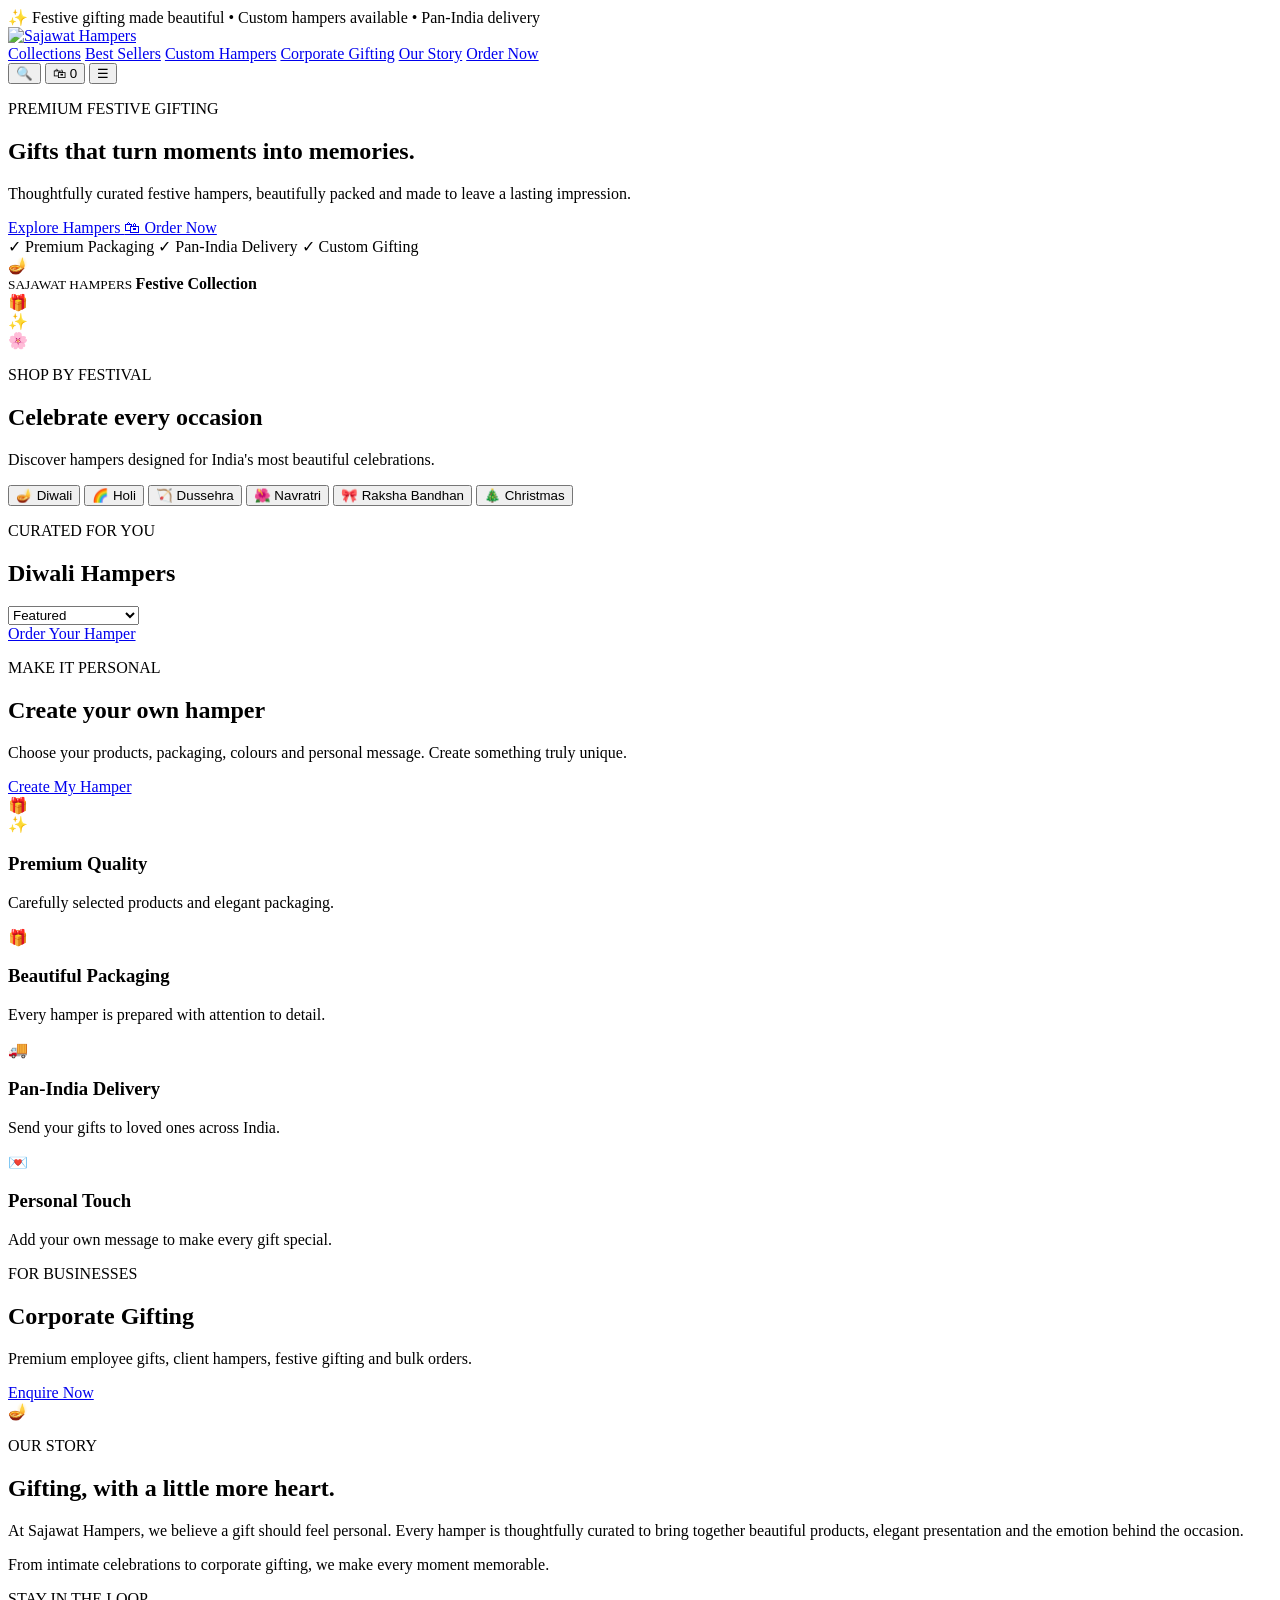
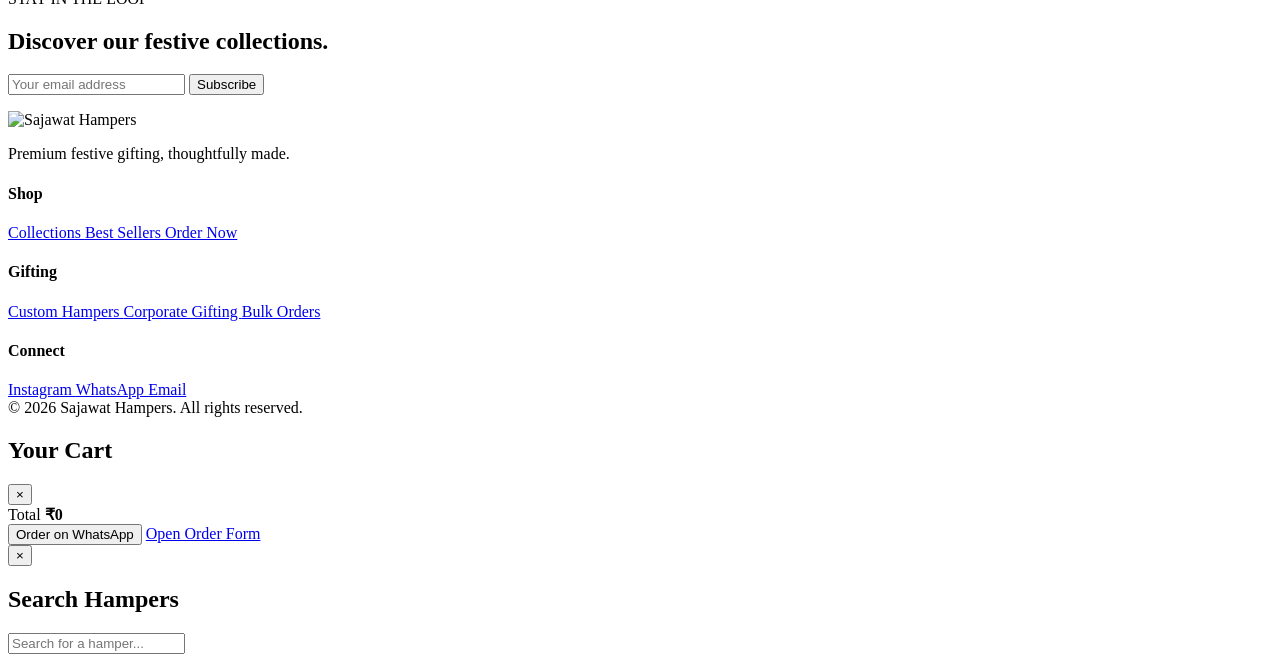
==== index.html @ 8399a5a7 "Create index.html" ====
<!DOCTYPE html>
<html lang="en">

<head>
    <meta charset="UTF-8">
    <meta name="viewport" content="width=device-width, initial-scale=1.0">

    <title>Sajawat Hampers | Premium Festive Gifting</title>

    <meta
        name="description"
        content="Premium festive hampers for Diwali, Holi, Dussehra, Navratri, Raksha Bandhan and Christmas. Custom and corporate gifting available."
    >

    <link rel="preconnect" href="https://fonts.googleapis.com">
    <link rel="preconnect" href="https://fonts.gstatic.com" crossorigin>

    <link
        href="https://fonts.googleapis.com/css2?family=DM+Sans:wght@400;500;600;700&family=Playfair+Display:wght@500;600;700&display=swap"
        rel="stylesheet"
    >

    <link rel="stylesheet" href="style.css">
</head>

<body>

    <!-- ==============================
         ANNOUNCEMENT
    =============================== -->

    <div class="announcement">
        ✨ Festive gifting made beautiful
        <span>•</span>
        Custom hampers available
        <span>•</span>
        Pan-India delivery
    </div>


    <!-- ==============================
         HEADER
    =============================== -->

    <header class="header">

        <div class="container nav-container">

            <a href="index.html" class="logo-link">
                <img
                    src="assets/logo.png"
                    alt="Sajawat Hampers"
                    class="logo"
                >
            </a>

            <nav class="nav" id="mainNav">

                <a href="#collections">Collections</a>

                <a href="#bestsellers">Best Sellers</a>

                <a href="#custom">Custom Hampers</a>

                <a href="#corporate">Corporate Gifting</a>

                <a href="#story">Our Story</a>

                <a href="order.html" class="nav-order">
                    Order Now
                </a>

            </nav>


            <div class="header-actions">

                <button
                    class="icon-btn"
                    id="searchBtn"
                    aria-label="Search"
                >
                    🔍
                </button>

                <button
                    class="cart-button"
                    id="cartBtn"
                >
                    🛍
                    <span id="cartCount">0</span>
                </button>

                <button
                    class="menu-btn"
                    id="menuBtn"
                    aria-label="Menu"
                >
                    ☰
                </button>

            </div>

        </div>

    </header>


    <!-- ==============================
         HERO
    =============================== -->

    <main>

        <section class="hero">

            <div class="container hero-grid">

                <div class="hero-content">

                    <p class="eyebrow">
                        PREMIUM FESTIVE GIFTING
                    </p>

                    <h1>
                        Gifts that turn
                        <span>moments</span>
                        into memories.
                    </h1>

                    <p class="hero-text">
                        Thoughtfully curated festive hampers,
                        beautifully packed and made to leave
                        a lasting impression.
                    </p>


                    <div class="hero-buttons">

                        <a
                            href="#collections"
                            class="btn btn-primary"
                        >
                            Explore Hampers
                        </a>

                        <a
                            href="order.html"
                            class="btn btn-outline"
                        >
                            🛍 Order Now
                        </a>

                    </div>


                    <div class="trust-row">

                        <span>✓ Premium Packaging</span>

                        <span>✓ Pan-India Delivery</span>

                        <span>✓ Custom Gifting</span>

                    </div>

                </div>


                <div class="hero-art">

                    <div class="hero-card">

                        <div class="hero-icon">
                            🪔
                        </div>

                        <div>
                            <small>
                                SAJAWAT HAMPERS
                            </small>

                            <strong>
                                Festive Collection
                            </strong>
                        </div>

                    </div>


                    <div class="floating-gift gift-one">
                        🎁
                    </div>

                    <div class="floating-gift gift-two">
                        ✨
                    </div>

                    <div class="floating-gift gift-three">
                        🌸
                    </div>

                </div>

            </div>

        </section>


        <!-- ==============================
             FESTIVALS
        =============================== -->

        <section class="festivals" id="collections">

            <div class="container">

                <div class="section-heading">

                    <p class="eyebrow">
                        SHOP BY FESTIVAL
                    </p>

                    <h2>
                        Celebrate every occasion
                    </h2>

                    <p>
                        Discover hampers designed for
                        India's most beautiful celebrations.
                    </p>

                </div>


                <div class="festival-tabs">

                    <button
                        class="festival-tab active"
                        data-festival="Diwali"
                    >
                        🪔 Diwali
                    </button>

                    <button
                        class="festival-tab"
                        data-festival="Holi"
                    >
                        🌈 Holi
                    </button>

                    <button
                        class="festival-tab"
                        data-festival="Dussehra"
                    >
                        🏹 Dussehra
                    </button>

                    <button
                        class="festival-tab"
                        data-festival="Navratri"
                    >
                        🌺 Navratri
                    </button>

                    <button
                        class="festival-tab"
                        data-festival="Raksha Bandhan"
                    >
                        🎀 Raksha Bandhan
                    </button>

                    <button
                        class="festival-tab"
                        data-festival="Christmas"
                    >
                        🎄 Christmas
                    </button>

                </div>

            </div>

        </section>


        <!-- ==============================
             PRODUCTS
        =============================== -->

        <section class="products-section" id="bestsellers">

            <div class="container">

                <div class="products-top">

                    <div>

                        <p class="eyebrow">
                            CURATED FOR YOU
                        </p>

                        <h2 id="productHeading">
                            Diwali Hampers
                        </h2>

                    </div>


                    <select id="sortProducts">

                        <option value="featured">
                            Featured
                        </option>

                        <option value="low">
                            Price: Low to High
                        </option>

                        <option value="high">
                            Price: High to Low
                        </option>

                    </select>

                </div>


                <div
                    class="product-grid"
                    id="productGrid"
                ></div>


                <div class="view-all">

                    <a
                        href="order.html"
                        class="btn btn-primary"
                    >
                        Order Your Hamper
                    </a>

                </div>

            </div>

        </section>


        <!-- ==============================
             CUSTOM
        =============================== -->

        <section class="custom-section" id="custom">

            <div class="container">

                <div class="custom-box">

                    <div>

                        <p class="eyebrow">
                            MAKE IT PERSONAL
                        </p>

                        <h2>
                            Create your own hamper
                        </h2>

                        <p>
                            Choose your products, packaging,
                            colours and personal message.
                            Create something truly unique.
                        </p>

                        <a
                            href="order.html?custom=true"
                            class="btn btn-light"
                        >
                            Create My Hamper
                        </a>

                    </div>

                    <div class="custom-art">
                        🎁
                    </div>

                </div>

            </div>

        </section>


        <!-- ==============================
             FEATURES
        =============================== -->

        <section class="features">

            <div class="container feature-grid">

                <div class="feature">

                    <div class="feature-icon">
                        ✨
                    </div>

                    <h3>
                        Premium Quality
                    </h3>

                    <p>
                        Carefully selected products
                        and elegant packaging.
                    </p>

                </div>


                <div class="feature">

                    <div class="feature-icon">
                        🎁
                    </div>

                    <h3>
                        Beautiful Packaging
                    </h3>

                    <p>
                        Every hamper is prepared
                        with attention to detail.
                    </p>

                </div>


                <div class="feature">

                    <div class="feature-icon">
                        🚚
                    </div>

                    <h3>
                        Pan-India Delivery
                    </h3>

                    <p>
                        Send your gifts to loved ones
                        across India.
                    </p>

                </div>


                <div class="feature">

                    <div class="feature-icon">
                        💌
                    </div>

                    <h3>
                        Personal Touch
                    </h3>

                    <p>
                        Add your own message to
                        make every gift special.
                    </p>

                </div>

            </div>

        </section>


        <!-- ==============================
             CORPORATE
        =============================== -->

        <section class="corporate" id="corporate">

            <div class="container">

                <div class="corporate-box">

                    <p class="eyebrow">
                        FOR BUSINESSES
                    </p>

                    <h2>
                        Corporate Gifting
                    </h2>

                    <p>
                        Premium employee gifts, client hampers,
                        festive gifting and bulk orders.
                    </p>

                    <a
                        href="order.html?corporate=true"
                        class="btn btn-primary"
                    >
                        Enquire Now
                    </a>

                </div>

            </div>

        </section>


        <!-- ==============================
             STORY
        =============================== -->

        <section class="story" id="story">

            <div class="container story-grid">

                <div class="story-art">
                    🪔
                </div>

                <div>

                    <p class="eyebrow">
                        OUR STORY
                    </p>

                    <h2>
                        Gifting, with a little more heart.
                    </h2>

                    <p>
                        At Sajawat Hampers, we believe a gift
                        should feel personal. Every hamper is
                        thoughtfully curated to bring together
                        beautiful products, elegant presentation
                        and the emotion behind the occasion.
                    </p>

                    <p>
                        From intimate celebrations to corporate
                        gifting, we make every moment memorable.
                    </p>

                </div>

            </div>

        </section>


        <!-- ==============================
             NEWSLETTER
        =============================== -->

        <section class="newsletter">

            <div class="container">

                <div class="newsletter-box">

                    <p class="eyebrow">
                        STAY IN THE LOOP
                    </p>

                    <h2>
                        Discover our festive collections.
                    </h2>

                    <form id="newsletterForm">

                        <input
                            type="email"
                            id="newsletterEmail"
                            placeholder="Your email address"
                            required
                        >

                        <button
                            type="submit"
                            class="btn btn-primary"
                        >
                            Subscribe
                        </button>

                    </form>

                    <p id="newsletterMessage"></p>

                </div>

            </div>

        </section>

    </main>


    <!-- ==============================
         FOOTER
    =============================== -->

    <footer class="footer">

        <div class="container footer-grid">

            <div>

                <img
                    src="assets/logo.png"
                    alt="Sajawat Hampers"
                    class="footer-logo"
                >

                <p>
                    Premium festive gifting,
                    thoughtfully made.
                </p>

            </div>


            <div>

                <h4>
                    Shop
                </h4>

                <a href="#collections">
                    Collections
                </a>

                <a href="#bestsellers">
                    Best Sellers
                </a>

                <a href="order.html">
                    Order Now
                </a>

            </div>


            <div>

                <h4>
                    Gifting
                </h4>

                <a href="#custom">
                    Custom Hampers
                </a>

                <a href="#corporate">
                    Corporate Gifting
                </a>

                <a href="order.html">
                    Bulk Orders
                </a>

            </div>


            <div>

                <h4>
                    Connect
                </h4>

                <a
                    href="https://instagram.com/sajawat.hampers"
                    target="_blank"
                    rel="noopener"
                >
                    Instagram
                </a>

                <a href="order.html">
                    WhatsApp
                </a>

                <a href="mailto:hello@sajawathampers.com">
                    Email
                </a>

            </div>

        </div>


        <div class="footer-bottom">

            © 2026 Sajawat Hampers.
            All rights reserved.

        </div>

    </footer>


    <!-- ==============================
         CART DRAWER
    =============================== -->

    <div
        class="overlay"
        id="overlay"
    ></div>


    <aside
        class="cart-drawer"
        id="cartDrawer"
    >

        <div class="drawer-header">

            <h2>
                Your Cart
            </h2>

            <button
                id="closeCart"
                class="close-btn"
            >
                ×
            </button>

        </div>


        <div
            class="cart-items"
            id="cartItems"
        ></div>


        <div class="cart-footer">

            <div class="cart-total">

                <span>
                    Total
                </span>

                <strong id="cartTotal">
                    ₹0
                </strong>

            </div>


            <button
                id="cartCheckout"
                class="btn btn-primary full-btn"
            >
                Order on WhatsApp
            </button>

            <a
                href="order.html"
                class="btn btn-outline full-btn"
            >
                Open Order Form
            </a>

        </div>

    </aside>


    <!-- ==============================
         SEARCH
    =============================== -->

    <div
        class="search-modal"
        id="searchModal"
    >

        <div class="search-box">

            <button
                class="close-btn"
                id="closeSearch"
            >
                ×
            </button>

            <h2>
                Search Hampers
            </h2>

            <input
                type="text"
                id="searchInput"
                placeholder="Search for a hamper..."
            >

            <div id="searchResults"></div>

        </div>

    </div>


    <script src="script.js"></script>

</body>

</html>
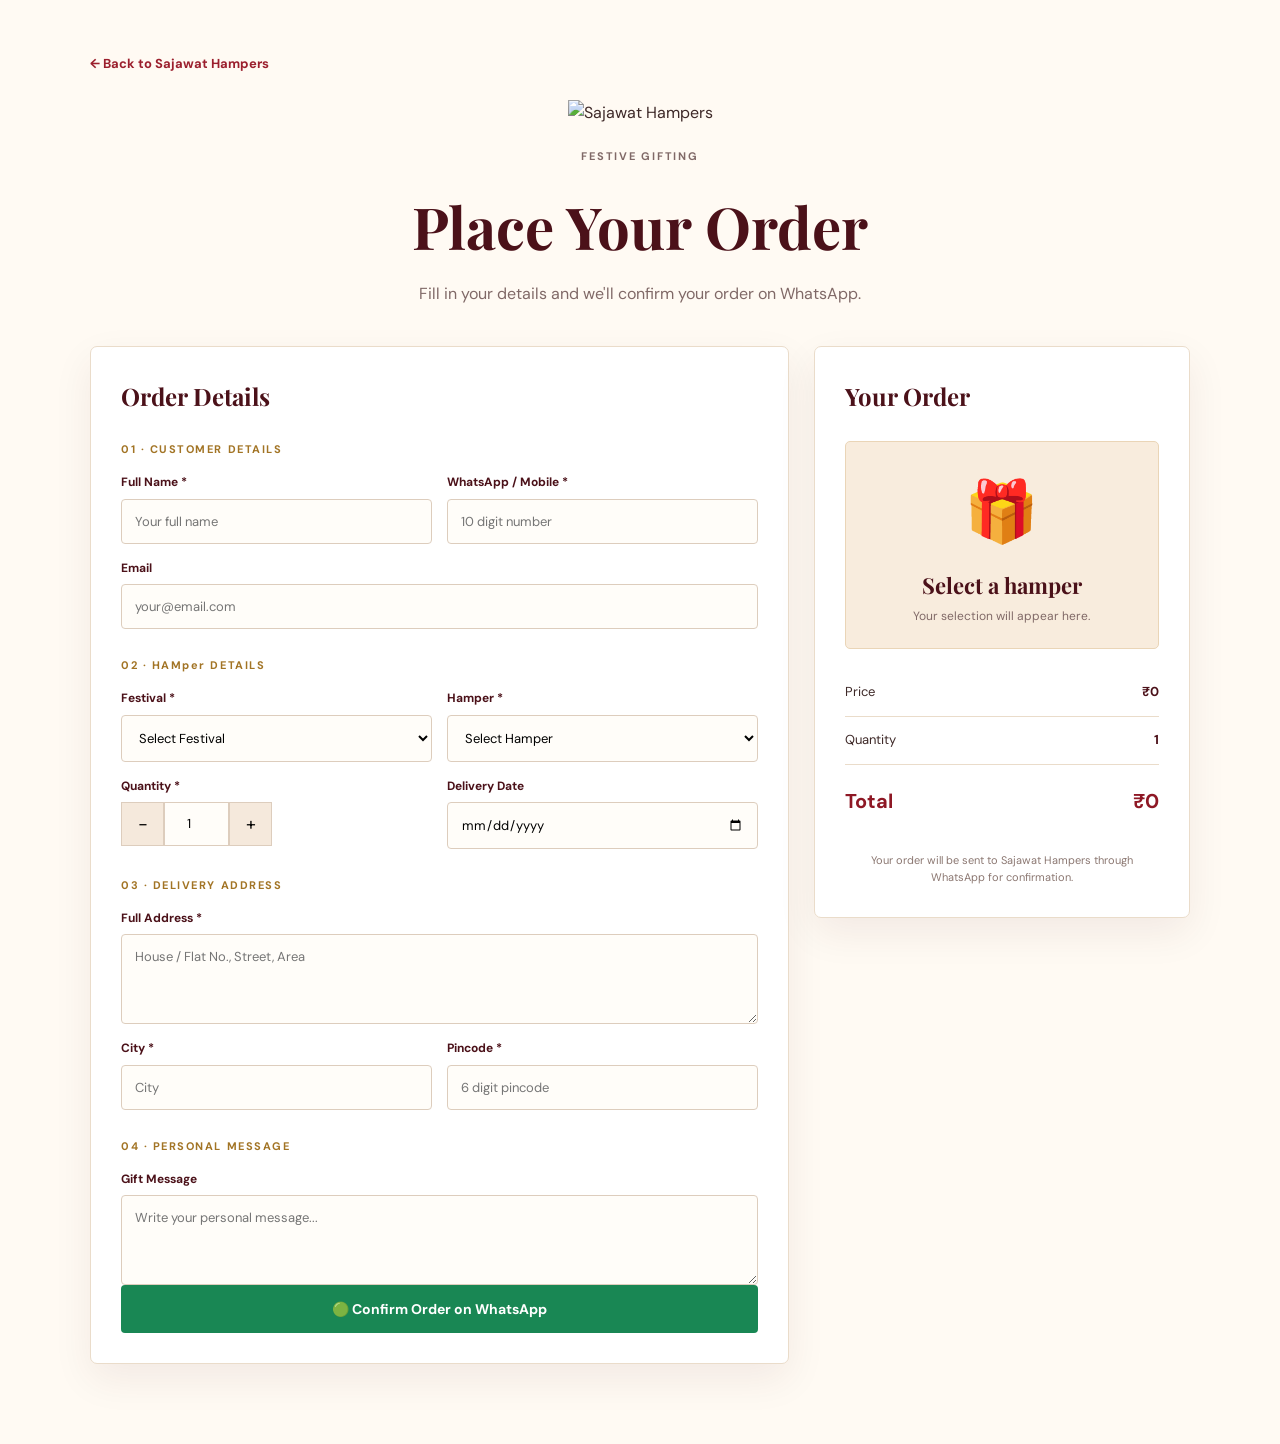
==== commit 09c5fb8c: "Update index.html" ====
--- a/index.html
+++ b/index.html
@@ -2,818 +2,1462 @@
 <html lang="en">
 
 <head>
+
     <meta charset="UTF-8">
-    <meta name="viewport" content="width=device-width, initial-scale=1.0">
-
-    <title>Sajawat Hampers | Premium Festive Gifting</title>
 
     <meta
-        name="description"
-        content="Premium festive hampers for Diwali, Holi, Dussehra, Navratri, Raksha Bandhan and Christmas. Custom and corporate gifting available."
+        name="viewport"
+        content="width=device-width, initial-scale=1.0"
     >
 
-    <link rel="preconnect" href="https://fonts.googleapis.com">
-    <link rel="preconnect" href="https://fonts.gstatic.com" crossorigin>
+    <title>
+        Order Now | Sajawat Hampers
+    </title>
+
+    <link
+        rel="preconnect"
+        href="https://fonts.googleapis.com"
+    >
+
+    <link
+        rel="preconnect"
+        href="https://fonts.gstatic.com"
+        crossorigin
+    >
 
     <link
         href="https://fonts.googleapis.com/css2?family=DM+Sans:wght@400;500;600;700&family=Playfair+Display:wght@500;600;700&display=swap"
         rel="stylesheet"
     >
 
-    <link rel="stylesheet" href="style.css">
+    <link
+        rel="stylesheet"
+        href="style.css"
+    >
+
+    <style>
+
+        .order-page {
+            min-height: 100vh;
+            padding: 50px 0 80px;
+            background: #fffaf3;
+        }
+
+        .order-wrapper {
+            width: min(1100px, 92%);
+            margin: auto;
+        }
+
+        .back-link {
+            display: inline-block;
+            margin-bottom: 25px;
+            color: #9b1f2d;
+            font-size: 13px;
+            font-weight: 700;
+        }
+
+        .order-header {
+            text-align: center;
+            margin-bottom: 40px;
+        }
+
+        .order-logo {
+            width: 150px;
+            max-height: 70px;
+            object-fit: contain;
+            margin-bottom: 15px;
+        }
+
+        .order-header h1 {
+            font-family: "Playfair Display", serif;
+            font-size: clamp(38px, 5vw, 58px);
+            color: #4b1119;
+        }
+
+        .order-header p {
+            color: #806967;
+            margin-top: 8px;
+        }
+
+        .order-layout {
+            display: grid;
+            grid-template-columns: 1.3fr .7fr;
+            gap: 25px;
+            align-items: start;
+        }
+
+        .order-card {
+            background: #fff;
+            border: 1px solid #eadcca;
+            padding: 30px;
+            border-radius: 7px;
+            box-shadow: 0 15px 40px #4b111912;
+        }
+
+        .order-card h2 {
+            font-family: "Playfair Display", serif;
+            color: #4b1119;
+            margin-bottom: 25px;
+        }
+
+        .section-title {
+            color: #a27425;
+            font-size: 11px;
+            font-weight: 700;
+            letter-spacing: .14em;
+            margin: 28px 0 15px;
+        }
+
+        .section-title:first-child {
+            margin-top: 0;
+        }
+
+        .form-grid {
+            display: grid;
+            grid-template-columns: 1fr 1fr;
+            gap: 15px;
+        }
+
+        .form-group {
+            display: flex;
+            flex-direction: column;
+            gap: 6px;
+        }
+
+        .full {
+            grid-column: 1 / -1;
+        }
+
+        label {
+            color: #4b1119;
+            font-size: 12px;
+            font-weight: 700;
+        }
+
+        input,
+        select,
+        textarea {
+            width: 100%;
+            border: 1px solid #ddcdbd;
+            background: #fffdf9;
+            border-radius: 4px;
+            padding: 13px;
+            outline: none;
+            font-size: 13px;
+        }
+
+        textarea {
+            min-height: 90px;
+            resize: vertical;
+        }
+
+        input:focus,
+        select:focus,
+        textarea:focus {
+            border-color: #9b1f2d;
+        }
+
+        .summary {
+            position: sticky;
+            top: 105px;
+        }
+
+        .summary-product {
+            background: #f8ecdd;
+            border: 1px solid #ead5b7;
+            padding: 22px;
+            border-radius: 5px;
+            text-align: center;
+            margin-bottom: 20px;
+        }
+
+        .summary-icon {
+            font-size: 60px;
+            margin-bottom: 8px;
+        }
+
+        .summary-product h3 {
+            font-family: "Playfair Display", serif;
+            color: #4b1119;
+            font-size: 22px;
+        }
+
+        .summary-product p {
+            color: #806967;
+            font-size: 12px;
+            margin-top: 4px;
+        }
+
+        .summary-row {
+            display: flex;
+            justify-content: space-between;
+            gap: 15px;
+            border-bottom: 1px solid #eadcca;
+            padding: 13px 0;
+            font-size: 13px;
+        }
+
+        .summary-row strong {
+            color: #4b1119;
+        }
+
+        .summary-total {
+            display: flex;
+            justify-content: space-between;
+            padding: 20px 0;
+            color: #8e1825;
+            font-size: 20px;
+            font-weight: 700;
+        }
+
+        .whatsapp-order {
+            width: 100%;
+            border: 0;
+            background: #198754;
+            color: white;
+            padding: 15px;
+            border-radius: 4px;
+            font-weight: 700;
+            font-size: 14px;
+        }
+
+        .whatsapp-order:hover {
+            background: #157347;
+        }
+
+        .order-note {
+            text-align: center;
+            color: #8b7771;
+            font-size: 11px;
+            margin-top: 15px;
+        }
+
+        .quantity-box {
+            display: flex;
+            align-items: center;
+        }
+
+        .quantity-box button {
+            width: 43px;
+            height: 44px;
+            border: 1px solid #ddcdbd;
+            background: #f5e9dc;
+            font-size: 18px;
+        }
+
+        .quantity-box input {
+            width: 65px;
+            height: 44px;
+            text-align: center;
+            border-radius: 0;
+        }
+
+        .success-box {
+            display: none;
+            margin-top: 15px;
+            padding: 12px;
+            background: #e9f7ef;
+            color: #176b39;
+            border: 1px solid #b9e3ca;
+            border-radius: 4px;
+            font-size: 12px;
+        }
+
+        @media (max-width: 800px) {
+
+            .order-layout {
+                grid-template-columns: 1fr;
+            }
+
+            .summary {
+                position: static;
+            }
+
+        }
+
+        @media (max-width: 550px) {
+
+            .form-grid {
+                grid-template-columns: 1fr;
+            }
+
+            .full {
+                grid-column: auto;
+            }
+
+            .order-card {
+                padding: 20px;
+            }
+
+        }
+
+    </style>
+
 </head>
 
+
 <body>
 
-    <!-- ==============================
-         ANNOUNCEMENT
-    =============================== -->
-
-    <div class="announcement">
-        ✨ Festive gifting made beautiful
-        <span>•</span>
-        Custom hampers available
-        <span>•</span>
-        Pan-India delivery
-    </div>
-
-
-    <!-- ==============================
-         HEADER
-    =============================== -->
-
-    <header class="header">
-
-        <div class="container nav-container">
-
-            <a href="index.html" class="logo-link">
-                <img
-                    src="assets/logo.png"
-                    alt="Sajawat Hampers"
-                    class="logo"
-                >
-            </a>
-
-            <nav class="nav" id="mainNav">
-
-                <a href="#collections">Collections</a>
-
-                <a href="#bestsellers">Best Sellers</a>
-
-                <a href="#custom">Custom Hampers</a>
-
-                <a href="#corporate">Corporate Gifting</a>
-
-                <a href="#story">Our Story</a>
-
-                <a href="order.html" class="nav-order">
-                    Order Now
-                </a>
-
-            </nav>
-
-
-            <div class="header-actions">
-
-                <button
-                    class="icon-btn"
-                    id="searchBtn"
-                    aria-label="Search"
-                >
-                    🔍
-                </button>
-
-                <button
-                    class="cart-button"
-                    id="cartBtn"
-                >
-                    🛍
-                    <span id="cartCount">0</span>
-                </button>
-
-                <button
-                    class="menu-btn"
-                    id="menuBtn"
-                    aria-label="Menu"
-                >
-                    ☰
-                </button>
+<div class="order-page">
+
+    <div class="order-wrapper">
+
+        <a
+            href="index.html"
+            class="back-link"
+        >
+            ← Back to Sajawat Hampers
+        </a>
+
+
+        <div class="order-header">
+
+            <img
+                src="assets/logo.png"
+                alt="Sajawat Hampers"
+                class="order-logo"
+            >
+
+            <p class="eyebrow">
+                FESTIVE GIFTING
+            </p>
+
+            <h1>
+                Place Your Order
+            </h1>
+
+            <p>
+                Fill in your details and we'll
+                confirm your order on WhatsApp.
+            </p>
+
+        </div>
+
+
+        <div class="order-layout">
+
+
+            <!-- =================================
+                 FORM
+            ================================== -->
+
+            <div class="order-card">
+
+                <h2>
+                    Order Details
+                </h2>
+
+
+                <form id="orderForm">
+
+
+                    <div class="section-title">
+                        01 · CUSTOMER DETAILS
+                    </div>
+
+
+                    <div class="form-grid">
+
+                        <div class="form-group">
+
+                            <label>
+                                Full Name *
+                            </label>
+
+                            <input
+                                type="text"
+                                id="customerName"
+                                placeholder="Your full name"
+                                required
+                            >
+
+                        </div>
+
+
+                        <div class="form-group">
+
+                            <label>
+                                WhatsApp / Mobile *
+                            </label>
+
+                            <input
+                                type="tel"
+                                id="customerPhone"
+                                placeholder="10 digit number"
+                                pattern="[0-9]{10}"
+                                maxlength="10"
+                                required
+                            >
+
+                        </div>
+
+
+                        <div class="form-group full">
+
+                            <label>
+                                Email
+                            </label>
+
+                            <input
+                                type="email"
+                                id="customerEmail"
+                                placeholder="your@email.com"
+                            >
+
+                        </div>
+
+                    </div>
+
+
+                    <div class="section-title">
+                        02 · HAMper DETAILS
+                    </div>
+
+
+                    <div class="form-grid">
+
+                        <div class="form-group">
+
+                            <label>
+                                Festival *
+                            </label>
+
+                            <select
+                                id="festival"
+                                required
+                            >
+
+                                <option value="">
+                                    Select Festival
+                                </option>
+
+                                <option value="Diwali">
+                                    Diwali
+                                </option>
+
+                                <option value="Holi">
+                                    Holi
+                                </option>
+
+                                <option value="Dussehra">
+                                    Dussehra
+                                </option>
+
+                                <option value="Navratri">
+                                    Navratri
+                                </option>
+
+                                <option value="Raksha Bandhan">
+                                    Raksha Bandhan
+                                </option>
+
+                                <option value="Christmas">
+                                    Christmas
+                                </option>
+
+                                <option value="Custom Hamper">
+                                    Custom Hamper
+                                </option>
+
+                            </select>
+
+                        </div>
+
+
+                        <div class="form-group">
+
+                            <label>
+                                Hamper *
+                            </label>
+
+                            <select
+                                id="hamper"
+                                required
+                            >
+
+                                <option value="">
+                                    Select Hamper
+                                </option>
+
+                            </select>
+
+                        </div>
+
+
+                        <div class="form-group">
+
+                            <label>
+                                Quantity *
+                            </label>
+
+                            <div class="quantity-box">
+
+                                <button
+                                    type="button"
+                                    id="minus"
+                                >
+                                    −
+                                </button>
+
+                                <input
+                                    type="number"
+                                    id="quantity"
+                                    value="1"
+                                    min="1"
+                                    max="100"
+                                    readonly
+                                >
+
+                                <button
+                                    type="button"
+                                    id="plus"
+                                >
+                                    +
+                                </button>
+
+                            </div>
+
+                        </div>
+
+
+                        <div class="form-group">
+
+                            <label>
+                                Delivery Date
+                            </label>
+
+                            <input
+                                type="date"
+                                id="deliveryDate"
+                            >
+
+                        </div>
+
+                    </div>
+
+
+                    <div class="section-title">
+                        03 · DELIVERY ADDRESS
+                    </div>
+
+
+                    <div class="form-grid">
+
+                        <div class="form-group full">
+
+                            <label>
+                                Full Address *
+                            </label>
+
+                            <textarea
+                                id="address"
+                                placeholder="House / Flat No., Street, Area"
+                                required
+                            ></textarea>
+
+                        </div>
+
+
+                        <div class="form-group">
+
+                            <label>
+                                City *
+                            </label>
+
+                            <input
+                                type="text"
+                                id="city"
+                                placeholder="City"
+                                required
+                            >
+
+                        </div>
+
+
+                        <div class="form-group">
+
+                            <label>
+                                Pincode *
+                            </label>
+
+                            <input
+                                type="text"
+                                id="pincode"
+                                placeholder="6 digit pincode"
+                                pattern="[0-9]{6}"
+                                maxlength="6"
+                                required
+                            >
+
+                        </div>
+
+                    </div>
+
+
+                    <div class="section-title">
+                        04 · PERSONAL MESSAGE
+                    </div>
+
+
+                    <div class="form-group">
+
+                        <label>
+                            Gift Message
+                        </label>
+
+                        <textarea
+                            id="giftMessage"
+                            placeholder="Write your personal message..."
+                        ></textarea>
+
+                    </div>
+
+
+                    <button
+                        type="submit"
+                        class="whatsapp-order"
+                    >
+                        🟢 Confirm Order on WhatsApp
+                    </button>
+
+
+                    <div
+                        class="success-box"
+                        id="successBox"
+                    >
+                        Opening WhatsApp with your
+                        complete order details...
+                    </div>
+
+                </form>
 
             </div>
 
-        </div>
-
-    </header>
-
-
-    <!-- ==============================
-         HERO
-    =============================== -->
-
-    <main>
-
-        <section class="hero">
-
-            <div class="container hero-grid">
-
-                <div class="hero-content">
-
-                    <p class="eyebrow">
-                        PREMIUM FESTIVE GIFTING
-                    </p>
-
-                    <h1>
-                        Gifts that turn
-                        <span>moments</span>
-                        into memories.
-                    </h1>
-
-                    <p class="hero-text">
-                        Thoughtfully curated festive hampers,
-                        beautifully packed and made to leave
-                        a lasting impression.
-                    </p>
-
-
-                    <div class="hero-buttons">
-
-                        <a
-                            href="#collections"
-                            class="btn btn-primary"
-                        >
-                            Explore Hampers
-                        </a>
-
-                        <a
-                            href="order.html"
-                            class="btn btn-outline"
-                        >
-                            🛍 Order Now
-                        </a>
-
-                    </div>
-
-
-                    <div class="trust-row">
-
-                        <span>✓ Premium Packaging</span>
-
-                        <span>✓ Pan-India Delivery</span>
-
-                        <span>✓ Custom Gifting</span>
-
-                    </div>
-
-                </div>
-
-
-                <div class="hero-art">
-
-                    <div class="hero-card">
-
-                        <div class="hero-icon">
-                            🪔
-                        </div>
-
-                        <div>
-                            <small>
-                                SAJAWAT HAMPERS
-                            </small>
-
-                            <strong>
-                                Festive Collection
-                            </strong>
-                        </div>
-
-                    </div>
-
-
-                    <div class="floating-gift gift-one">
+
+            <!-- =================================
+                 SUMMARY
+            ================================== -->
+
+            <div class="order-card summary">
+
+                <h2>
+                    Your Order
+                </h2>
+
+
+                <div class="summary-product">
+
+                    <div
+                        class="summary-icon"
+                        id="summaryIcon"
+                    >
                         🎁
                     </div>
 
-                    <div class="floating-gift gift-two">
-                        ✨
-                    </div>
-
-                    <div class="floating-gift gift-three">
-                        🌸
-                    </div>
+                    <h3 id="summaryName">
+                        Select a hamper
+                    </h3>
+
+                    <p id="summaryFestival">
+                        Your selection will appear here.
+                    </p>
 
                 </div>
 
+
+                <div class="summary-row">
+
+                    <span>
+                        Price
+                    </span>
+
+                    <strong id="summaryPrice">
+                        ₹0
+                    </strong>
+
+                </div>
+
+
+                <div class="summary-row">
+
+                    <span>
+                        Quantity
+                    </span>
+
+                    <strong id="summaryQuantity">
+                        1
+                    </strong>
+
+                </div>
+
+
+                <div class="summary-total">
+
+                    <span>
+                        Total
+                    </span>
+
+                    <strong id="summaryTotal">
+                        ₹0
+                    </strong>
+
+                </div>
+
+
+                <p class="order-note">
+                    Your order will be sent to Sajawat
+                    Hampers through WhatsApp for confirmation.
+                </p>
+
             </div>
 
-        </section>
-
-
-        <!-- ==============================
-             FESTIVALS
-        =============================== -->
-
-        <section class="festivals" id="collections">
-
-            <div class="container">
-
-                <div class="section-heading">
-
-                    <p class="eyebrow">
-                        SHOP BY FESTIVAL
-                    </p>
-
-                    <h2>
-                        Celebrate every occasion
-                    </h2>
-
-                    <p>
-                        Discover hampers designed for
-                        India's most beautiful celebrations.
-                    </p>
-
-                </div>
-
-
-                <div class="festival-tabs">
-
-                    <button
-                        class="festival-tab active"
-                        data-festival="Diwali"
-                    >
-                        🪔 Diwali
-                    </button>
-
-                    <button
-                        class="festival-tab"
-                        data-festival="Holi"
-                    >
-                        🌈 Holi
-                    </button>
-
-                    <button
-                        class="festival-tab"
-                        data-festival="Dussehra"
-                    >
-                        🏹 Dussehra
-                    </button>
-
-                    <button
-                        class="festival-tab"
-                        data-festival="Navratri"
-                    >
-                        🌺 Navratri
-                    </button>
-
-                    <button
-                        class="festival-tab"
-                        data-festival="Raksha Bandhan"
-                    >
-                        🎀 Raksha Bandhan
-                    </button>
-
-                    <button
-                        class="festival-tab"
-                        data-festival="Christmas"
-                    >
-                        🎄 Christmas
-                    </button>
-
-                </div>
-
-            </div>
-
-        </section>
-
-
-        <!-- ==============================
-             PRODUCTS
-        =============================== -->
-
-        <section class="products-section" id="bestsellers">
-
-            <div class="container">
-
-                <div class="products-top">
-
-                    <div>
-
-                        <p class="eyebrow">
-                            CURATED FOR YOU
-                        </p>
-
-                        <h2 id="productHeading">
-                            Diwali Hampers
-                        </h2>
-
-                    </div>
-
-
-                    <select id="sortProducts">
-
-                        <option value="featured">
-                            Featured
-                        </option>
-
-                        <option value="low">
-                            Price: Low to High
-                        </option>
-
-                        <option value="high">
-                            Price: High to Low
-                        </option>
-
-                    </select>
-
-                </div>
-
-
-                <div
-                    class="product-grid"
-                    id="productGrid"
-                ></div>
-
-
-                <div class="view-all">
-
-                    <a
-                        href="order.html"
-                        class="btn btn-primary"
-                    >
-                        Order Your Hamper
-                    </a>
-
-                </div>
-
-            </div>
-
-        </section>
-
-
-        <!-- ==============================
-             CUSTOM
-        =============================== -->
-
-        <section class="custom-section" id="custom">
-
-            <div class="container">
-
-                <div class="custom-box">
-
-                    <div>
-
-                        <p class="eyebrow">
-                            MAKE IT PERSONAL
-                        </p>
-
-                        <h2>
-                            Create your own hamper
-                        </h2>
-
-                        <p>
-                            Choose your products, packaging,
-                            colours and personal message.
-                            Create something truly unique.
-                        </p>
-
-                        <a
-                            href="order.html?custom=true"
-                            class="btn btn-light"
-                        >
-                            Create My Hamper
-                        </a>
-
-                    </div>
-
-                    <div class="custom-art">
-                        🎁
-                    </div>
-
-                </div>
-
-            </div>
-
-        </section>
-
-
-        <!-- ==============================
-             FEATURES
-        =============================== -->
-
-        <section class="features">
-
-            <div class="container feature-grid">
-
-                <div class="feature">
-
-                    <div class="feature-icon">
-                        ✨
-                    </div>
-
-                    <h3>
-                        Premium Quality
-                    </h3>
-
-                    <p>
-                        Carefully selected products
-                        and elegant packaging.
-                    </p>
-
-                </div>
-
-
-                <div class="feature">
-
-                    <div class="feature-icon">
-                        🎁
-                    </div>
-
-                    <h3>
-                        Beautiful Packaging
-                    </h3>
-
-                    <p>
-                        Every hamper is prepared
-                        with attention to detail.
-                    </p>
-
-                </div>
-
-
-                <div class="feature">
-
-                    <div class="feature-icon">
-                        🚚
-                    </div>
-
-                    <h3>
-                        Pan-India Delivery
-                    </h3>
-
-                    <p>
-                        Send your gifts to loved ones
-                        across India.
-                    </p>
-
-                </div>
-
-
-                <div class="feature">
-
-                    <div class="feature-icon">
-                        💌
-                    </div>
-
-                    <h3>
-                        Personal Touch
-                    </h3>
-
-                    <p>
-                        Add your own message to
-                        make every gift special.
-                    </p>
-
-                </div>
-
-            </div>
-
-        </section>
-
-
-        <!-- ==============================
-             CORPORATE
-        =============================== -->
-
-        <section class="corporate" id="corporate">
-
-            <div class="container">
-
-                <div class="corporate-box">
-
-                    <p class="eyebrow">
-                        FOR BUSINESSES
-                    </p>
-
-                    <h2>
-                        Corporate Gifting
-                    </h2>
-
-                    <p>
-                        Premium employee gifts, client hampers,
-                        festive gifting and bulk orders.
-                    </p>
-
-                    <a
-                        href="order.html?corporate=true"
-                        class="btn btn-primary"
-                    >
-                        Enquire Now
-                    </a>
-
-                </div>
-
-            </div>
-
-        </section>
-
-
-        <!-- ==============================
-             STORY
-        =============================== -->
-
-        <section class="story" id="story">
-
-            <div class="container story-grid">
-
-                <div class="story-art">
-                    🪔
-                </div>
-
-                <div>
-
-                    <p class="eyebrow">
-                        OUR STORY
-                    </p>
-
-                    <h2>
-                        Gifting, with a little more heart.
-                    </h2>
-
-                    <p>
-                        At Sajawat Hampers, we believe a gift
-                        should feel personal. Every hamper is
-                        thoughtfully curated to bring together
-                        beautiful products, elegant presentation
-                        and the emotion behind the occasion.
-                    </p>
-
-                    <p>
-                        From intimate celebrations to corporate
-                        gifting, we make every moment memorable.
-                    </p>
-
-                </div>
-
-            </div>
-
-        </section>
-
-
-        <!-- ==============================
-             NEWSLETTER
-        =============================== -->
-
-        <section class="newsletter">
-
-            <div class="container">
-
-                <div class="newsletter-box">
-
-                    <p class="eyebrow">
-                        STAY IN THE LOOP
-                    </p>
-
-                    <h2>
-                        Discover our festive collections.
-                    </h2>
-
-                    <form id="newsletterForm">
-
-                        <input
-                            type="email"
-                            id="newsletterEmail"
-                            placeholder="Your email address"
-                            required
-                        >
-
-                        <button
-                            type="submit"
-                            class="btn btn-primary"
-                        >
-                            Subscribe
-                        </button>
-
-                    </form>
-
-                    <p id="newsletterMessage"></p>
-
-                </div>
-
-            </div>
-
-        </section>
-
-    </main>
-
-
-    <!-- ==============================
-         FOOTER
-    =============================== -->
-
-    <footer class="footer">
-
-        <div class="container footer-grid">
-
-            <div>
-
-                <img
-                    src="assets/logo.png"
-                    alt="Sajawat Hampers"
-                    class="footer-logo"
-                >
-
-                <p>
-                    Premium festive gifting,
-                    thoughtfully made.
-                </p>
-
-            </div>
-
-
-            <div>
-
-                <h4>
-                    Shop
-                </h4>
-
-                <a href="#collections">
-                    Collections
-                </a>
-
-                <a href="#bestsellers">
-                    Best Sellers
-                </a>
-
-                <a href="order.html">
-                    Order Now
-                </a>
-
-            </div>
-
-
-            <div>
-
-                <h4>
-                    Gifting
-                </h4>
-
-                <a href="#custom">
-                    Custom Hampers
-                </a>
-
-                <a href="#corporate">
-                    Corporate Gifting
-                </a>
-
-                <a href="order.html">
-                    Bulk Orders
-                </a>
-
-            </div>
-
-
-            <div>
-
-                <h4>
-                    Connect
-                </h4>
-
-                <a
-                    href="https://instagram.com/sajawat.hampers"
-                    target="_blank"
-                    rel="noopener"
-                >
-                    Instagram
-                </a>
-
-                <a href="order.html">
-                    WhatsApp
-                </a>
-
-                <a href="mailto:hello@sajawathampers.com">
-                    Email
-                </a>
-
-            </div>
-
         </div>
 
-
-        <div class="footer-bottom">
-
-            © 2026 Sajawat Hampers.
-            All rights reserved.
-
-        </div>
-
-    </footer>
-
-
-    <!-- ==============================
-         CART DRAWER
-    =============================== -->
-
-    <div
-        class="overlay"
-        id="overlay"
-    ></div>
-
-
-    <aside
-        class="cart-drawer"
-        id="cartDrawer"
-    >
-
-        <div class="drawer-header">
-
-            <h2>
-                Your Cart
-            </h2>
-
-            <button
-                id="closeCart"
-                class="close-btn"
-            >
-                ×
-            </button>
-
-        </div>
-
-
-        <div
-            class="cart-items"
-            id="cartItems"
-        ></div>
-
-
-        <div class="cart-footer">
-
-            <div class="cart-total">
-
-                <span>
-                    Total
-                </span>
-
-                <strong id="cartTotal">
-                    ₹0
-                </strong>
-
-            </div>
-
-
-            <button
-                id="cartCheckout"
-                class="btn btn-primary full-btn"
-            >
-                Order on WhatsApp
-            </button>
-
-            <a
-                href="order.html"
-                class="btn btn-outline full-btn"
-            >
-                Open Order Form
-            </a>
-
-        </div>
-
-    </aside>
-
-
-    <!-- ==============================
-         SEARCH
-    =============================== -->
-
-    <div
-        class="search-modal"
-        id="searchModal"
-    >
-
-        <div class="search-box">
-
-            <button
-                class="close-btn"
-                id="closeSearch"
-            >
-                ×
-            </button>
-
-            <h2>
-                Search Hampers
-            </h2>
-
-            <input
-                type="text"
-                id="searchInput"
-                placeholder="Search for a hamper..."
-            >
-
-            <div id="searchResults"></div>
-
-        </div>
-
     </div>
 
-
-    <script src="script.js"></script>
+</div>
+
+
+<script>
+
+/* =========================================================
+   WHATSAPP NUMBER
+========================================================= */
+
+const WHATSAPP_NUMBER = "919999999999";
+
+
+/* =========================================================
+   PRODUCTS
+========================================================= */
+
+const orderProducts = [
+
+    {
+        festival: "Diwali",
+        name: "Diwali Royal Glow",
+        price: 2499,
+        icon: "🪔"
+    },
+
+    {
+        festival: "Diwali",
+        name: "Shubh Deep Hamper",
+        price: 1599,
+        icon: "🎁"
+    },
+
+    {
+        festival: "Diwali",
+        name: "Lakshmi Luxe Box",
+        price: 3299,
+        icon: "✨"
+    },
+
+    {
+        festival: "Diwali",
+        name: "Diwali Mithaas",
+        price: 1199,
+        icon: "🍬"
+    },
+
+    {
+        festival: "Holi",
+        name: "Holi Celebration Box",
+        price: 1999,
+        icon: "🌈"
+    },
+
+    {
+        festival: "Holi",
+        name: "Rang Barse Hamper",
+        price: 1499,
+        icon: "🎨"
+    },
+
+    {
+        festival: "Holi",
+        name: "Holi Premium Box",
+        price: 2799,
+        icon: "🌸"
+    },
+
+    {
+        festival: "Holi",
+        name: "Holi Sweet Treats",
+        price: 999,
+        icon: "🍭"
+    },
+
+    {
+        festival: "Dussehra",
+        name: "Vijay Utsav Hamper",
+        price: 1699,
+        icon: "🏹"
+    },
+
+    {
+        festival: "Dussehra",
+        name: "Shubh Vijay Box",
+        price: 2199,
+        icon: "✨"
+    },
+
+    {
+        festival: "Dussehra",
+        name: "Festive Blessings",
+        price: 1399,
+        icon: "🪔"
+    },
+
+    {
+        festival: "Dussehra",
+        name: "Royal Dussehra",
+        price: 2999,
+        icon: "🎁"
+    },
+
+    {
+        festival: "Navratri",
+        name: "Navratri Blessings",
+        price: 1499,
+        icon: "🌺"
+    },
+
+    {
+        festival: "Navratri",
+        name: "Divine Celebration",
+        price: 1999,
+        icon: "🙏"
+    },
+
+    {
+        festival: "Navratri",
+        name: "Shakti Premium",
+        price: 2799,
+        icon: "🌸"
+    },
+
+    {
+        festival: "Navratri",
+        name: "Garba Treat Box",
+        price: 1199,
+        icon: "💃"
+    },
+
+    {
+        festival: "Raksha Bandhan",
+        name: "Rakhi Love Hamper",
+        price: 1299,
+        icon: "🎀"
+    },
+
+    {
+        festival: "Raksha Bandhan",
+        name: "Brother's Box",
+        price: 1599,
+        icon: "🎁"
+    },
+
+    {
+        festival: "Raksha Bandhan",
+        name: "Sister's Luxe Hamper",
+        price: 2299,
+        icon: "💝"
+    },
+
+    {
+        festival: "Raksha Bandhan",
+        name: "Rakhi Sweet Box",
+        price: 899,
+        icon: "🍫"
+    },
+
+    {
+        festival: "Christmas",
+        name: "Merry Luxe Hamper",
+        price: 2199,
+        icon: "🎄"
+    },
+
+    {
+        festival: "Christmas",
+        name: "Christmas Cheer Box",
+        price: 1499,
+        icon: "🎅"
+    },
+
+    {
+        festival: "Christmas",
+        name: "Winter Luxury",
+        price: 2999,
+        icon: "❄️"
+    },
+
+    {
+        festival: "Christmas",
+        name: "Santa Sweet Box",
+        price: 1099,
+        icon: "🍪"
+    }
+
+];
+
+
+/* =========================================================
+   ELEMENTS
+========================================================= */
+
+const festival =
+    document.getElementById("festival");
+
+const hamper =
+    document.getElementById("hamper");
+
+const quantity =
+    document.getElementById("quantity");
+
+
+/* =========================================================
+   FORMAT
+========================================================= */
+
+function money(value) {
+
+    return "₹" +
+        Number(value).toLocaleString("en-IN");
+
+}
+
+
+/* =========================================================
+   POPULATE HAMPERS
+========================================================= */
+
+function populateHampers(selectedFestival) {
+
+    hamper.innerHTML = `
+
+        <option value="">
+            Select Hamper
+        </option>
+
+    `;
+
+
+    const matches =
+        orderProducts.filter(
+            product =>
+                product.festival === selectedFestival
+        );
+
+
+    matches.forEach(product => {
+
+        const option =
+            document.createElement("option");
+
+
+        option.value =
+            product.name;
+
+
+        option.dataset.price =
+            product.price;
+
+
+        option.dataset.icon =
+            product.icon;
+
+
+        option.textContent =
+            `${product.name} — ${money(product.price)}`;
+
+
+        hamper.appendChild(option);
+
+    });
+
+
+    updateSummary();
+
+}
+
+
+/* =========================================================
+   UPDATE SUMMARY
+========================================================= */
+
+function updateSummary() {
+
+    const option =
+        hamper.options[
+            hamper.selectedIndex
+        ];
+
+
+    if (!option ||
+        !option.dataset.price) {
+
+        document.getElementById(
+            "summaryName"
+        ).textContent =
+            "Select a hamper";
+
+
+        document.getElementById(
+            "summaryFestival"
+        ).textContent =
+            festival.value ||
+            "Your selection will appear here.";
+
+
+        document.getElementById(
+            "summaryIcon"
+        ).textContent =
+            "🎁";
+
+
+        document.getElementById(
+            "summaryPrice"
+        ).textContent =
+            "₹0";
+
+
+        document.getElementById(
+            "summaryQuantity"
+        ).textContent =
+            quantity.value;
+
+
+        document.getElementById(
+            "summaryTotal"
+        ).textContent =
+            "₹0";
+
+
+        return;
+
+    }
+
+
+    const price =
+        Number(option.dataset.price);
+
+
+    const qty =
+        Number(quantity.value);
+
+
+    const total =
+        price * qty;
+
+
+    document.getElementById(
+        "summaryName"
+    ).textContent =
+        option.value;
+
+
+    document.getElementById(
+        "summaryFestival"
+    ).textContent =
+        festival.value;
+
+
+    document.getElementById(
+        "summaryIcon"
+    ).textContent =
+        option.dataset.icon || "🎁";
+
+
+    document.getElementById(
+        "summaryPrice"
+    ).textContent =
+        money(price);
+
+
+    document.getElementById(
+        "summaryQuantity"
+    ).textContent =
+        qty;
+
+
+    document.getElementById(
+        "summaryTotal"
+    ).textContent =
+        money(total);
+
+}
+
+
+/* =========================================================
+   FESTIVAL CHANGE
+========================================================= */
+
+festival.addEventListener(
+    "change",
+    function() {
+
+        populateHampers(
+            festival.value
+        );
+
+    }
+);
+
+
+/* =========================================================
+   HAMPER CHANGE
+========================================================= */
+
+hamper.addEventListener(
+    "change",
+    updateSummary
+);
+
+
+/* =========================================================
+   QUANTITY
+========================================================= */
+
+document
+    .getElementById("plus")
+    .addEventListener(
+        "click",
+        function() {
+
+            let value =
+                Number(quantity.value);
+
+
+            if (value < 100) {
+
+                value++;
+
+            }
+
+
+            quantity.value =
+                value;
+
+
+            updateSummary();
+
+        }
+    );
+
+
+document
+    .getElementById("minus")
+    .addEventListener(
+        "click",
+        function() {
+
+            let value =
+                Number(quantity.value);
+
+
+            if (value > 1) {
+
+                value--;
+
+            }
+
+
+            quantity.value =
+                value;
+
+
+            updateSummary();
+
+        }
+    );
+
+
+/* =========================================================
+   URL PRODUCT
+========================================================= */
+
+const params =
+    new URLSearchParams(
+        window.location.search
+    );
+
+
+const urlProduct =
+    params.get("product");
+
+const urlFestival =
+    params.get("festival");
+
+
+if (urlFestival) {
+
+    festival.value =
+        urlFestival;
+
+
+    populateHampers(
+        urlFestival
+    );
+
+
+    if (urlProduct) {
+
+        hamper.value =
+            urlProduct;
+
+        updateSummary();
+
+    }
+
+}
+
+
+/* =========================================================
+   CUSTOM ORDER
+========================================================= */
+
+if (params.get("custom") === "true") {
+
+    festival.value =
+        "Custom Hamper";
+
+
+    hamper.innerHTML = `
+
+        <option value="Custom Hamper">
+            Custom Hamper
+        </option>
+
+    `;
+
+    updateSummary();
+
+}
+
+
+/* =========================================================
+   FORM SUBMIT
+========================================================= */
+
+document
+    .getElementById("orderForm")
+    .addEventListener(
+        "submit",
+        function(event) {
+
+            event.preventDefault();
+
+
+            if (!hamper.value) {
+
+                alert(
+                    "Please select a hamper."
+                );
+
+                return;
+
+            }
+
+
+            const name =
+                document.getElementById(
+                    "customerName"
+                ).value.trim();
+
+
+            const phone =
+                document.getElementById(
+                    "customerPhone"
+                ).value.trim();
+
+
+            const email =
+                document.getElementById(
+                    "customerEmail"
+                ).value.trim();
+
+
+            const address =
+                document.getElementById(
+                    "address"
+                ).value.trim();
+
+
+            const city =
+                document.getElementById(
+                    "city"
+                ).value.trim();
+
+
+            const pincode =
+                document.getElementById(
+                    "pincode"
+                ).value.trim();
+
+
+            const deliveryDate =
+                document.getElementById(
+                    "deliveryDate"
+                ).value;
+
+
+            const giftMessage =
+                document.getElementById(
+                    "giftMessage"
+                ).value.trim();
+
+
+            const option =
+                hamper.options[
+                    hamper.selectedIndex
+                ];
+
+
+            const price =
+                Number(option.dataset.price || 0);
+
+
+            const qty =
+                Number(quantity.value);
+
+
+            const total =
+                price * qty;
+
+
+            let message =
+
+                "🌸 *SAJAWAT HAMPERS - NEW ORDER*%0A" +
+
+                "━━━━━━━━━━━━━━━━━━━━%0A%0A" +
+
+                "👤 *CUSTOMER DETAILS*%0A" +
+
+                "Name: " +
+                encodeURIComponent(name) +
+                "%0A" +
+
+                "Mobile: " +
+                encodeURIComponent(phone) +
+                "%0A" +
+
+                "Email: " +
+                encodeURIComponent(
+                    email || "Not provided"
+                ) +
+
+                "%0A%0A" +
+
+                "🎁 *ORDER DETAILS*%0A" +
+
+                "Festival: " +
+                encodeURIComponent(
+                    festival.value
+                ) +
+
+                "%0A" +
+
+                "Hamper: " +
+                encodeURIComponent(
+                    hamper.value
+                ) +
+
+                "%0A" +
+
+                "Quantity: " +
+                qty +
+
+                "%0A" +
+
+                "Price: " +
+                encodeURIComponent(
+                    money(price)
+                ) +
+
+                "%0A" +
+
+                "Total: " +
+                encodeURIComponent(
+                    money(total)
+                ) +
+
+                "%0A%0A" +
+
+                "📍 *DELIVERY ADDRESS*%0A" +
+
+                encodeURIComponent(
+                    address
+                ) +
+
+                "%0A" +
+
+                encodeURIComponent(
+                    city
+                ) +
+
+                " - " +
+
+                encodeURIComponent(
+                    pincode
+                ) +
+
+                "%0A%0A" +
+
+                "📅 Delivery Date: " +
+
+                encodeURIComponent(
+                    deliveryDate ||
+                    "To be discussed"
+                ) +
+
+                "%0A%0A" +
+
+                "💌 *GIFT MESSAGE*%0A" +
+
+                encodeURIComponent(
+                    giftMessage ||
+                    "No gift message"
+                ) +
+
+                "%0A%0A" +
+
+                "Please confirm my order. Thank you!";
+
+
+            document.getElementById(
+                "successBox"
+            ).style.display =
+                "block";
+
+
+            const whatsappURL =
+                "https://wa.me/" +
+                WHATSAPP_NUMBER +
+                "?text=" +
+                message;
+
+
+            /*
+               DIRECT WHATSAPP
+
+               No iframe.
+               No payment page.
+               No blocked checkout page.
+            */
+
+            window.location.href =
+                whatsappURL;
+
+        }
+    );
+
+
+updateSummary();
+
+</script>
 
 </body>
 
--- a/style.css
+++ b/style.css
@@ -0,0 +1,1056 @@
+/* =========================================
+   RESET
+========================================= */
+
+* {
+    margin: 0;
+    padding: 0;
+    box-sizing: border-box;
+}
+
+html {
+    scroll-behavior: smooth;
+}
+
+body {
+    font-family: "DM Sans", sans-serif;
+    color: #3e2928;
+    background: #fffaf3;
+    line-height: 1.6;
+}
+
+a {
+    color: inherit;
+    text-decoration: none;
+}
+
+button,
+input,
+select,
+textarea {
+    font-family: inherit;
+}
+
+button {
+    cursor: pointer;
+}
+
+.container {
+    width: min(1180px, 92%);
+    margin: auto;
+}
+
+
+/* =========================================
+   ANNOUNCEMENT
+========================================= */
+
+.announcement {
+    background: #4b1119;
+    color: #fff;
+    text-align: center;
+    padding: 9px 15px;
+    font-size: 12px;
+    letter-spacing: .03em;
+}
+
+.announcement span {
+    margin: 0 8px;
+    color: #d7b56d;
+}
+
+
+/* =========================================
+   HEADER
+========================================= */
+
+.header {
+    position: sticky;
+    top: 0;
+    z-index: 1000;
+    background: rgba(255, 250, 243, .96);
+    backdrop-filter: blur(10px);
+    border-bottom: 1px solid #eadcca;
+}
+
+.nav-container {
+    min-height: 82px;
+    display: flex;
+    align-items: center;
+    justify-content: space-between;
+    gap: 25px;
+}
+
+.logo {
+    width: 135px;
+    max-height: 62px;
+    object-fit: contain;
+}
+
+.nav {
+    display: flex;
+    align-items: center;
+    gap: 25px;
+}
+
+.nav a {
+    font-size: 13px;
+    font-weight: 600;
+    color: #5e4544;
+}
+
+.nav a:hover {
+    color: #9b1f2d;
+}
+
+.nav-order {
+    background: #9b1f2d;
+    color: #fff !important;
+    padding: 10px 17px;
+    border-radius: 4px;
+}
+
+.header-actions {
+    display: flex;
+    align-items: center;
+    gap: 8px;
+}
+
+.icon-btn,
+.cart-button,
+.menu-btn {
+    border: 0;
+    background: transparent;
+    font-size: 19px;
+    padding: 8px;
+}
+
+.cart-button {
+    position: relative;
+}
+
+#cartCount {
+    position: absolute;
+    right: -1px;
+    top: 0;
+    width: 17px;
+    height: 17px;
+    border-radius: 50%;
+    background: #9b1f2d;
+    color: white;
+    font-size: 10px;
+    display: grid;
+    place-items: center;
+}
+
+.menu-btn {
+    display: none;
+}
+
+
+/* =========================================
+   HERO
+========================================= */
+
+.hero {
+    padding: 85px 0;
+    background:
+        radial-gradient(circle at 85% 20%, #efd7ae55, transparent 30%),
+        #fffaf3;
+}
+
+.hero-grid {
+    display: grid;
+    grid-template-columns: 1fr 1fr;
+    align-items: center;
+    gap: 70px;
+}
+
+.eyebrow {
+    color: #a27425;
+    font-size: 11px;
+    font-weight: 700;
+    letter-spacing: .16em;
+    text-transform: uppercase;
+    margin-bottom: 14px;
+}
+
+.hero h1 {
+    font-family: "Playfair Display", serif;
+    font-size: clamp(48px, 6vw, 78px);
+    line-height: 1.04;
+    color: #4b1119;
+    max-width: 700px;
+}
+
+.hero h1 span {
+    color: #a27425;
+    font-style: italic;
+}
+
+.hero-text {
+    max-width: 580px;
+    margin: 25px 0;
+    color: #765c5d;
+    font-size: 17px;
+}
+
+.hero-buttons {
+    display: flex;
+    gap: 12px;
+    flex-wrap: wrap;
+}
+
+.btn {
+    display: inline-flex;
+    justify-content: center;
+    align-items: center;
+    min-height: 48px;
+    padding: 0 23px;
+    border-radius: 4px;
+    border: 1px solid transparent;
+    font-size: 13px;
+    font-weight: 700;
+    transition: .2s ease;
+}
+
+.btn-primary {
+    background: #9b1f2d;
+    color: white;
+}
+
+.btn-primary:hover {
+    background: #741520;
+    transform: translateY(-1px);
+}
+
+.btn-outline {
+    border-color: #9b1f2d;
+    color: #9b1f2d;
+    background: transparent;
+}
+
+.btn-outline:hover {
+    background: #9b1f2d;
+    color: white;
+}
+
+.btn-light {
+    background: #fff;
+    color: #4b1119;
+    border-color: #eadcca;
+}
+
+.btn-light:hover {
+    background: #f9eee0;
+}
+
+.trust-row {
+    display: flex;
+    flex-wrap: wrap;
+    gap: 15px;
+    margin-top: 25px;
+    font-size: 11px;
+    color: #806967;
+}
+
+.hero-art {
+    min-height: 450px;
+    position: relative;
+    display: grid;
+    place-items: center;
+}
+
+.hero-card {
+    width: min(390px, 90%);
+    min-height: 260px;
+    background:
+        linear-gradient(145deg, #fff 0%, #f8e9d5 100%);
+    border: 1px solid #dfc49d;
+    border-radius: 8px;
+    box-shadow: 0 25px 60px #4b11191a;
+    display: flex;
+    flex-direction: column;
+    justify-content: center;
+    align-items: center;
+    gap: 15px;
+    transform: rotate(-3deg);
+}
+
+.hero-card small {
+    display: block;
+    letter-spacing: .2em;
+    color: #a27425;
+    font-size: 10px;
+}
+
+.hero-card strong {
+    display: block;
+    font-family: "Playfair Display", serif;
+    font-size: 28px;
+    color: #4b1119;
+}
+
+.hero-icon {
+    font-size: 90px;
+}
+
+.floating-gift {
+    position: absolute;
+    font-size: 38px;
+    filter: drop-shadow(0 10px 10px #00000012);
+}
+
+.gift-one {
+    top: 30px;
+    left: 8%;
+}
+
+.gift-two {
+    right: 8%;
+    top: 20%;
+}
+
+.gift-three {
+    bottom: 30px;
+    left: 18%;
+}
+
+
+/* =========================================
+   SECTIONS
+========================================= */
+
+.section-heading {
+    text-align: center;
+    max-width: 650px;
+    margin: auto;
+}
+
+.section-heading h2,
+.products-top h2,
+.custom-box h2,
+.corporate-box h2,
+.story h2,
+.newsletter h2 {
+    font-family: "Playfair Display", serif;
+    color: #4b1119;
+    font-size: clamp(32px, 4vw, 48px);
+    line-height: 1.15;
+}
+
+.section-heading p:last-child {
+    margin-top: 12px;
+    color: #806967;
+}
+
+
+/* =========================================
+   FESTIVALS
+========================================= */
+
+.festivals {
+    padding: 70px 0 30px;
+}
+
+.festival-tabs {
+    display: flex;
+    justify-content: center;
+    flex-wrap: wrap;
+    gap: 9px;
+    margin-top: 35px;
+}
+
+.festival-tab {
+    border: 1px solid #dfcdb9;
+    background: #fff;
+    padding: 11px 17px;
+    border-radius: 50px;
+    color: #654c4b;
+    font-size: 13px;
+}
+
+.festival-tab:hover,
+.festival-tab.active {
+    background: #9b1f2d;
+    border-color: #9b1f2d;
+    color: white;
+}
+
+
+/* =========================================
+   PRODUCTS
+========================================= */
+
+.products-section {
+    padding: 50px 0 90px;
+}
+
+.products-top {
+    display: flex;
+    justify-content: space-between;
+    align-items: end;
+    gap: 20px;
+    margin-bottom: 30px;
+}
+
+.products-top h2 {
+    font-size: 38px;
+}
+
+#sortProducts {
+    padding: 12px 15px;
+    border: 1px solid #ddcdbd;
+    background: white;
+    color: #543c3b;
+    border-radius: 4px;
+}
+
+.product-grid {
+    display: grid;
+    grid-template-columns: repeat(4, 1fr);
+    gap: 20px;
+}
+
+.product-card {
+    background: white;
+    border: 1px solid #eadcca;
+    border-radius: 7px;
+    overflow: hidden;
+    transition: .25s ease;
+}
+
+.product-card:hover {
+    transform: translateY(-5px);
+    box-shadow: 0 15px 35px #4b11191a;
+}
+
+.product-image {
+    height: 220px;
+    display: grid;
+    place-items: center;
+    background: linear-gradient(145deg, #f9eee0, #f2dfc7);
+    font-size: 75px;
+}
+
+.product-info {
+    padding: 18px;
+}
+
+.product-festival {
+    color: #a27425;
+    font-size: 10px;
+    font-weight: 700;
+    letter-spacing: .12em;
+    text-transform: uppercase;
+}
+
+.product-info h3 {
+    margin: 7px 0;
+    font-family: "Playfair Display", serif;
+    font-size: 20px;
+    color: #4b1119;
+}
+
+.product-description {
+    color: #806967;
+    font-size: 12px;
+    min-height: 40px;
+}
+
+.product-price {
+    display: flex;
+    align-items: center;
+    gap: 8px;
+    margin: 13px 0;
+}
+
+.current-price {
+    color: #8e1825;
+    font-weight: 700;
+}
+
+.old-price {
+    color: #9b8b88;
+    text-decoration: line-through;
+    font-size: 12px;
+}
+
+.product-actions {
+    display: grid;
+    grid-template-columns: 1fr 1fr;
+    gap: 7px;
+}
+
+.product-actions button,
+.product-actions a {
+    min-height: 40px;
+    border-radius: 4px;
+    border: 1px solid #9b1f2d;
+    display: grid;
+    place-items: center;
+    font-size: 11px;
+    font-weight: 700;
+}
+
+.add-btn {
+    background: #9b1f2d;
+    color: white;
+}
+
+.order-btn {
+    color: #9b1f2d;
+    background: white;
+}
+
+.add-btn:hover {
+    background: #741520;
+}
+
+.order-btn:hover {
+    background: #9b1f2d;
+    color: white;
+}
+
+.view-all {
+    text-align: center;
+    margin-top: 35px;
+}
+
+
+/* =========================================
+   CUSTOM
+========================================= */
+
+.custom-section {
+    padding: 80px 0;
+    background: #f5eadc;
+}
+
+.custom-box {
+    background: #4b1119;
+    color: white;
+    padding: 60px;
+    border-radius: 8px;
+    display: flex;
+    align-items: center;
+    justify-content: space-between;
+    gap: 30px;
+}
+
+.custom-box .eyebrow {
+    color: #d7b56d;
+}
+
+.custom-box h2 {
+    color: white;
+}
+
+.custom-box p:not(.eyebrow) {
+    max-width: 580px;
+    color: #eadbd2;
+    margin: 15px 0 25px;
+}
+
+.custom-art {
+    font-size: 130px;
+}
+
+
+/* =========================================
+   FEATURES
+========================================= */
+
+.features {
+    padding: 80px 0;
+}
+
+.feature-grid {
+    display: grid;
+    grid-template-columns: repeat(4, 1fr);
+    gap: 25px;
+}
+
+.feature {
+    text-align: center;
+    padding: 10px;
+}
+
+.feature-icon {
+    font-size: 36px;
+    margin-bottom: 15px;
+}
+
+.feature h3 {
+    color: #4b1119;
+    font-family: "Playfair Display", serif;
+    font-size: 20px;
+}
+
+.feature p {
+    color: #806967;
+    font-size: 13px;
+    margin-top: 7px;
+}
+
+
+/* =========================================
+   CORPORATE
+========================================= */
+
+.corporate {
+    padding: 30px 0 90px;
+}
+
+.corporate-box {
+    border: 1px solid #ddc9ae;
+    padding: 60px;
+    text-align: center;
+    background: #fff;
+}
+
+.corporate-box p:not(.eyebrow) {
+    color: #806967;
+    margin: 15px auto 25px;
+    max-width: 600px;
+}
+
+
+/* =========================================
+   STORY
+========================================= */
+
+.story {
+    padding: 90px 0;
+    background: #f7eee4;
+}
+
+.story-grid {
+    display: grid;
+    grid-template-columns: .8fr 1.2fr;
+    gap: 70px;
+    align-items: center;
+}
+
+.story-art {
+    min-height: 350px;
+    display: grid;
+    place-items: center;
+    background: #fff;
+    border: 1px solid #e3cfb3;
+    font-size: 130px;
+}
+
+.story p:not(.eyebrow) {
+    color: #806967;
+    margin-top: 17px;
+}
+
+
+/* =========================================
+   NEWSLETTER
+========================================= */
+
+.newsletter {
+    padding: 80px 0;
+}
+
+.newsletter-box {
+    text-align: center;
+    max-width: 700px;
+    margin: auto;
+}
+
+.newsletter-box form {
+    display: flex;
+    max-width: 520px;
+    margin: 25px auto 0;
+}
+
+.newsletter-box input {
+    flex: 1;
+    min-width: 0;
+    border: 1px solid #ddcdbd;
+    padding: 14px;
+    outline: none;
+}
+
+.newsletter-box button {
+    border: 0;
+}
+
+#newsletterMessage {
+    margin-top: 12px;
+    color: #8e1825;
+    font-size: 13px;
+}
+
+
+/* =========================================
+   FOOTER
+========================================= */
+
+.footer {
+    background: #301016;
+    color: #eadbd2;
+    padding: 60px 0 20px;
+}
+
+.footer-grid {
+    display: grid;
+    grid-template-columns: 1.5fr repeat(3, 1fr);
+    gap: 35px;
+}
+
+.footer-logo {
+    width: 140px;
+    filter: brightness(0) invert(1);
+    margin-bottom: 15px;
+}
+
+.footer p {
+    color: #c8b2ae;
+    font-size: 13px;
+}
+
+.footer h4 {
+    color: white;
+    margin-bottom: 13px;
+}
+
+.footer a {
+    display: block;
+    color: #c8b2ae;
+    font-size: 13px;
+    margin: 8px 0;
+}
+
+.footer a:hover {
+    color: white;
+}
+
+.footer-bottom {
+    border-top: 1px solid #ffffff18;
+    margin-top: 45px;
+    padding-top: 18px;
+    text-align: center;
+    font-size: 11px;
+    color: #a99290;
+}
+
+
+/* =========================================
+   CART
+========================================= */
+
+.overlay {
+    position: fixed;
+    inset: 0;
+    background: #00000066;
+    z-index: 1500;
+    opacity: 0;
+    visibility: hidden;
+    transition: .25s;
+}
+
+.overlay.show {
+    opacity: 1;
+    visibility: visible;
+}
+
+.cart-drawer {
+    position: fixed;
+    top: 0;
+    right: -430px;
+    width: min(430px, 94%);
+    height: 100vh;
+    background: #fffaf3;
+    z-index: 1600;
+    transition: .3s ease;
+    display: flex;
+    flex-direction: column;
+    box-shadow: -10px 0 35px #00000015;
+}
+
+.cart-drawer.open {
+    right: 0;
+}
+
+.drawer-header {
+    padding: 22px;
+    border-bottom: 1px solid #eadcca;
+    display: flex;
+    align-items: center;
+    justify-content: space-between;
+}
+
+.drawer-header h2 {
+    font-family: "Playfair Display", serif;
+    color: #4b1119;
+}
+
+.close-btn {
+    border: 0;
+    background: transparent;
+    font-size: 30px;
+    color: #4b1119;
+}
+
+.cart-items {
+    flex: 1;
+    overflow-y: auto;
+    padding: 20px;
+}
+
+.empty-cart {
+    text-align: center;
+    color: #806967;
+    padding: 50px 20px;
+}
+
+.cart-item {
+    display: grid;
+    grid-template-columns: 60px 1fr auto;
+    gap: 12px;
+    align-items: center;
+    padding: 13px 0;
+    border-bottom: 1px solid #eadcca;
+}
+
+.cart-item-icon {
+    width: 60px;
+    height: 60px;
+    background: #f3e4d2;
+    display: grid;
+    place-items: center;
+    border-radius: 5px;
+    font-size: 28px;
+}
+
+.cart-item h4 {
+    color: #4b1119;
+    font-size: 14px;
+}
+
+.cart-item p {
+    color: #806967;
+    font-size: 12px;
+}
+
+.remove-item {
+    border: 0;
+    background: transparent;
+    color: #9b1f2d;
+    font-size: 12px;
+}
+
+.cart-footer {
+    padding: 20px;
+    border-top: 1px solid #eadcca;
+}
+
+.cart-total {
+    display: flex;
+    justify-content: space-between;
+    margin-bottom: 15px;
+    font-size: 18px;
+    color: #4b1119;
+}
+
+.full-btn {
+    width: 100%;
+    margin-top: 8px;
+}
+
+
+/* =========================================
+   SEARCH
+========================================= */
+
+.search-modal {
+    position: fixed;
+    inset: 0;
+    background: #00000066;
+    z-index: 2000;
+    display: none;
+    place-items: start center;
+    padding-top: 100px;
+}
+
+.search-modal.open {
+    display: grid;
+}
+
+.search-box {
+    background: #fffaf3;
+    width: min(600px, 92%);
+    padding: 30px;
+    position: relative;
+    border-radius: 8px;
+}
+
+.search-box h2 {
+    font-family: "Playfair Display", serif;
+    color: #4b1119;
+    margin-bottom: 20px;
+}
+
+.search-box input {
+    width: 100%;
+    padding: 15px;
+    border: 1px solid #ddcdbd;
+    outline: none;
+}
+
+#searchResults {
+    margin-top: 15px;
+}
+
+.search-result {
+    display: flex;
+    justify-content: space-between;
+    gap: 10px;
+    padding: 12px 0;
+    border-bottom: 1px solid #eadcca;
+}
+
+.search-result strong {
+    color: #4b1119;
+}
+
+.search-result span {
+    color: #8e1825;
+}
+
+
+/* =========================================
+   MOBILE
+========================================= */
+
+@media (max-width: 1000px) {
+
+    .nav {
+        position: absolute;
+        top: 82px;
+        left: 0;
+        right: 0;
+        background: #fffaf3;
+        padding: 20px;
+        border-bottom: 1px solid #eadcca;
+        display: none;
+        flex-direction: column;
+        align-items: flex-start;
+    }
+
+    .nav.open {
+        display: flex;
+    }
+
+    .menu-btn {
+        display: block;
+    }
+
+    .hero-grid {
+        grid-template-columns: 1fr;
+        gap: 40px;
+    }
+
+    .hero-art {
+        min-height: 350px;
+    }
+
+    .product-grid {
+        grid-template-columns: repeat(2, 1fr);
+    }
+
+    .feature-grid {
+        grid-template-columns: repeat(2, 1fr);
+    }
+
+    .footer-grid {
+        grid-template-columns: repeat(2, 1fr);
+    }
+
+}
+
+
+@media (max-width: 650px) {
+
+    .announcement {
+        font-size: 10px;
+    }
+
+    .nav-container {
+        min-height: 70px;
+    }
+
+    .logo {
+        width: 110px;
+    }
+
+    .hero {
+        padding: 60px 0;
+    }
+
+    .hero h1 {
+        font-size: 46px;
+    }
+
+    .hero-art {
+        min-height: 280px;
+    }
+
+    .hero-card {
+        min-height: 210px;
+    }
+
+    .hero-icon {
+        font-size: 70px;
+    }
+
+    .products-top {
+        align-items: flex-start;
+        flex-direction: column;
+    }
+
+    .product-grid {
+        grid-template-columns: 1fr;
+    }
+
+    .feature-grid {
+        grid-template-columns: 1fr;
+    }
+
+    .custom-box {
+        padding: 35px 25px;
+        flex-direction: column;
+        align-items: flex-start;
+    }
+
+    .custom-art {
+        font-size: 80px;
+    }
+
+    .story-grid {
+        grid-template-columns: 1fr;
+        gap: 30px;
+    }
+
+    .story-art {
+        min-height: 240px;
+    }
+
+    .newsletter-box form {
+        flex-direction: column;
+        gap: 8px;
+    }
+
+    .newsletter-box input {
+        width: 100%;
+    }
+
+    .footer-grid {
+        grid-template-columns: 1fr;
+    }
+
+}
